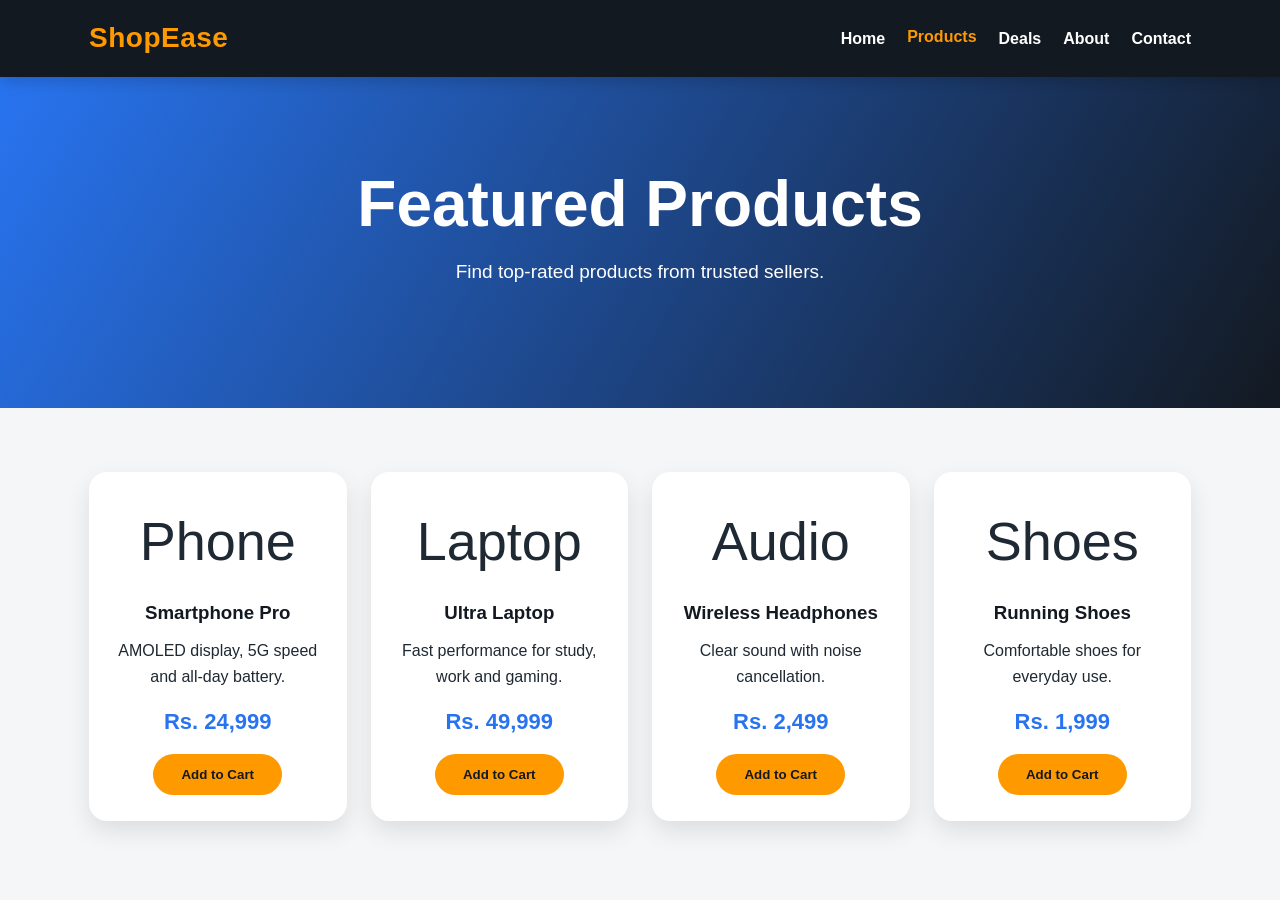
==== products.html @ 5d73e2ad "first commit" ====
<!DOCTYPE html>
<html lang="en">
<head>
  <meta charset="UTF-8">
  <meta name="viewport" content="width=device-width, initial-scale=1.0">
  <title>ShopEase - Products</title>
  <link rel="stylesheet" href="style.css">
</head>
<body>
  <header class="site-header">
    <nav class="navbar">
      <a href="index.html" class="logo">ShopEase</a>
      <div class="nav-links">
        <a href="index.html">Home</a>
        <a href="products.html" class="active">Products</a>
        <a href="deals.html">Deals</a>
        <a href="about.html">About</a>
        <a href="contact.html">Contact</a>
      </div>
    </nav>
  </header>

  <main>
    <section class="page-banner">
      <h1>Featured Products</h1>
      <p>Find top-rated products from trusted sellers.</p>
    </section>

    <section class="section">
      <div class="product-grid">
        <article class="product-card">
          <div class="product-image">Phone</div>
          <h3>Smartphone Pro</h3>
          <p>AMOLED display, 5G speed and all-day battery.</p>
          <strong>Rs. 24,999</strong>
          <button>Add to Cart</button>
        </article>
        <article class="product-card">
          <div class="product-image">Laptop</div>
          <h3>Ultra Laptop</h3>
          <p>Fast performance for study, work and gaming.</p>
          <strong>Rs. 49,999</strong>
          <button>Add to Cart</button>
        </article>
        <article class="product-card">
          <div class="product-image">Audio</div>
          <h3>Wireless Headphones</h3>
          <p>Clear sound with noise cancellation.</p>
          <strong>Rs. 2,499</strong>
          <button>Add to Cart</button>
        </article>
        <article class="product-card">
          <div class="product-image">Shoes</div>
          <h3>Running Shoes</h3>
          <p>Comfortable shoes for everyday use.</p>
          <strong>Rs. 1,999</strong>
          <button>Add to Cart</button>
        </article>
      </div>
    </section>
  </main>
</body>
</html>
---- style.css ----
* {
  margin: 0;
  padding: 0;
  box-sizing: border-box;
}

body {
  background: #f4f6f8;
  color: #1f2933;
  font-family: Arial, Helvetica, sans-serif;
  line-height: 1.6;
}

.site-header {
  position: sticky;
  top: 0;
  z-index: 10;
  background: #131921;
  box-shadow: 0 4px 15px rgba(0, 0, 0, 0.18);
}

.navbar {
  max-width: 1150px;
  margin: 0 auto;
  padding: 16px 24px;
  display: flex;
  align-items: center;
  justify-content: space-between;
  gap: 20px;
}

.logo {
  color: #ff9900;
  font-size: 28px;
  font-weight: 800;
  text-decoration: none;
  letter-spacing: 0.5px;
}

.nav-links {
  display: flex;
  gap: 22px;
  flex-wrap: wrap;
}

.nav-links a {
  color: #ffffff;
  font-weight: 700;
  text-decoration: none;
  transition: color 0.3s ease, transform 0.3s ease;
}

.nav-links a:hover,
.nav-links .active {
  color: #ff9900;
  transform: translateY(-2px);
}

.hero {
  min-height: 520px;
  display: flex;
  align-items: center;
  justify-content: center;
  padding: 80px 24px;
  color: #ffffff;
  text-align: center;
  background:
    linear-gradient(rgba(19, 25, 33, 0.72), rgba(19, 25, 33, 0.72)),
    linear-gradient(135deg, #2874f0, #ff9900);
  animation: fadeIn 1s ease;
}

.hero-content {
  max-width: 720px;
  animation: floatUp 1.1s ease;
}

.tagline {
  color: #ffe9c2;
  font-size: 18px;
  font-weight: 700;
  margin-bottom: 12px;
  text-transform: uppercase;
}

.hero h1,
.page-banner h1 {
  font-size: clamp(36px, 6vw, 64px);
  line-height: 1.1;
  margin-bottom: 18px;
}

.hero p,
.page-banner p {
  font-size: 19px;
  margin-bottom: 28px;
}

.btn,
.product-card button,
.contact-form button {
  border: none;
  border-radius: 999px;
  background: #ff9900;
  color: #131921;
  cursor: pointer;
  display: inline-block;
  font-weight: 800;
  padding: 13px 28px;
  text-decoration: none;
  transition: background 0.3s ease, color 0.3s ease, transform 0.3s ease;
}

.btn:hover,
.product-card button:hover,
.contact-form button:hover {
  background: #2874f0;
  color: #ffffff;
  transform: scale(1.06);
}

.section {
  max-width: 1150px;
  margin: 0 auto;
  padding: 64px 24px;
}

.section h2 {
  font-size: 34px;
  margin-bottom: 28px;
  text-align: center;
}

.card-grid,
.product-grid,
.deal-list,
.features {
  display: grid;
  gap: 24px;
}

.card-grid {
  grid-template-columns: repeat(3, 1fr);
}

.product-grid {
  grid-template-columns: repeat(4, 1fr);
}

.category-card,
.product-card,
.deal-card,
.contact-form,
.contact-info,
.features div {
  background: #ffffff;
  border-radius: 18px;
  box-shadow: 0 10px 25px rgba(0, 0, 0, 0.1);
  transition: transform 0.35s ease, box-shadow 0.35s ease;
  animation: floatUp 0.9s ease both;
}

.category-card,
.product-card,
.deal-card {
  padding: 26px;
  text-align: center;
}

.category-card:hover,
.product-card:hover,
.deal-card:hover,
.contact-form:hover,
.contact-info:hover,
.features div:hover {
  box-shadow: 0 18px 35px rgba(40, 116, 240, 0.22);
  transform: translateY(-10px);
}

.category-card span,
.product-image {
  display: block;
  font-size: 54px;
  margin-bottom: 14px;
}

.category-card h3,
.product-card h3,
.deal-card h3 {
  color: #131921;
  margin-bottom: 10px;
}

.product-card strong {
  color: #2874f0;
  display: block;
  font-size: 22px;
  margin: 15px 0;
}

.page-banner {
  padding: 92px 24px;
  color: #ffffff;
  text-align: center;
  background: linear-gradient(120deg, #2874f0, #131921);
  animation: fadeIn 0.9s ease;
}

.deal-banner {
  background: linear-gradient(120deg, #ff9900, #2874f0);
}

.deal-list {
  grid-template-columns: repeat(3, 1fr);
}

.deal-card a {
  color: #2874f0;
  display: inline-block;
  font-weight: 800;
  margin-top: 14px;
  text-decoration: none;
}

.about-section,
.contact-section {
  display: grid;
  grid-template-columns: 1fr 1fr;
  gap: 34px;
  align-items: center;
}

.about-section h2 {
  text-align: left;
}

.features {
  grid-template-columns: repeat(2, 1fr);
}

.features div {
  color: #131921;
  font-weight: 800;
  padding: 28px;
  text-align: center;
}

.contact-form,
.contact-info {
  padding: 30px;
}

.contact-form {
  display: flex;
  flex-direction: column;
  gap: 12px;
}

.contact-form label {
  font-weight: 800;
}

.contact-form input,
.contact-form textarea {
  border: 2px solid #d9e2ec;
  border-radius: 12px;
  font: inherit;
  padding: 13px;
  transition: border-color 0.3s ease, box-shadow 0.3s ease;
}

.contact-form input:focus,
.contact-form textarea:focus {
  border-color: #2874f0;
  box-shadow: 0 0 0 4px rgba(40, 116, 240, 0.12);
  outline: none;
}

.contact-info h2 {
  color: #131921;
  margin-bottom: 16px;
}

@keyframes fadeIn {
  from {
    opacity: 0;
  }

  to {
    opacity: 1;
  }
}

@keyframes floatUp {
  from {
    opacity: 0;
    transform: translateY(35px);
  }

  to {
    opacity: 1;
    transform: translateY(0);
  }
}

@media (max-width: 850px) {
  .navbar,
  .about-section,
  .contact-section {
    grid-template-columns: 1fr;
    flex-direction: column;
    text-align: center;
  }

  .card-grid,
  .product-grid,
  .deal-list {
    grid-template-columns: repeat(2, 1fr);
  }

  .about-section h2 {
    text-align: center;
  }
}

@media (max-width: 560px) {
  .nav-links {
    justify-content: center;
  }

  .card-grid,
  .product-grid,
  .deal-list,
  .features {
    grid-template-columns: 1fr;
  }

  .section {
    padding: 44px 18px;
  }
}
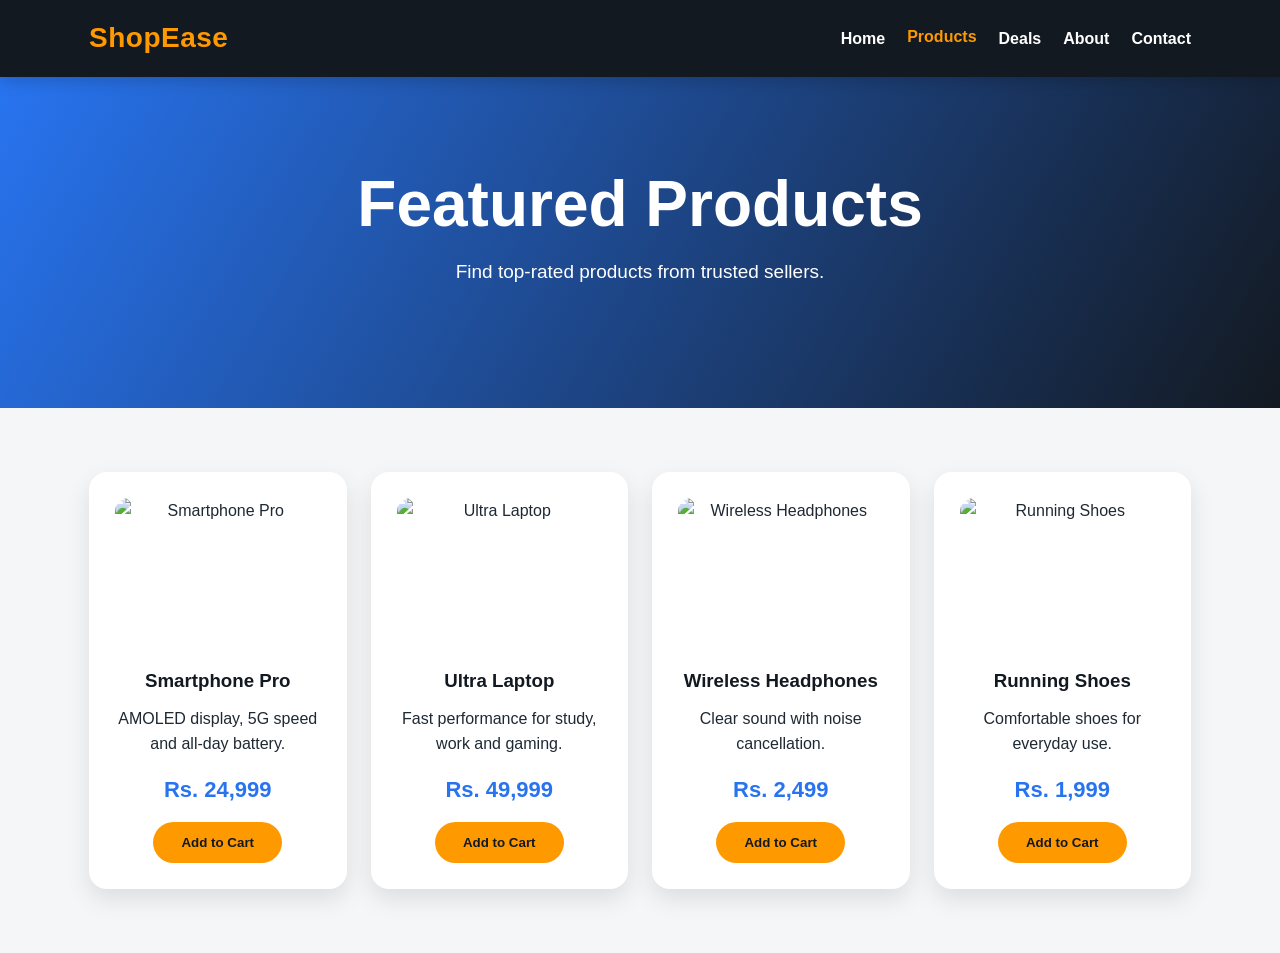
==== commit 48f8df0c: "commited" ====
--- a/products.html
+++ b/products.html
@@ -29,28 +29,44 @@
     <section class="section">
       <div class="product-grid">
         <article class="product-card">
-          <div class="product-image">Phone</div>
+          <img
+            class="product-image"
+            src="https://images.unsplash.com/photo-1598327105666-5b89351aff97?auto=format&fit=crop&w=600&q=80"
+            alt="Smartphone Pro"
+          >
           <h3>Smartphone Pro</h3>
           <p>AMOLED display, 5G speed and all-day battery.</p>
           <strong>Rs. 24,999</strong>
           <button>Add to Cart</button>
         </article>
         <article class="product-card">
-          <div class="product-image">Laptop</div>
+          <img
+            class="product-image"
+            src="https://images.unsplash.com/photo-1496181133206-80ce9b88a853?auto=format&fit=crop&w=600&q=80"
+            alt="Ultra Laptop"
+          >
           <h3>Ultra Laptop</h3>
           <p>Fast performance for study, work and gaming.</p>
           <strong>Rs. 49,999</strong>
           <button>Add to Cart</button>
         </article>
         <article class="product-card">
-          <div class="product-image">Audio</div>
+          <img
+            class="product-image"
+            src="https://images.unsplash.com/photo-1505740420928-5e560c06d30e?auto=format&fit=crop&w=600&q=80"
+            alt="Wireless Headphones"
+          >
           <h3>Wireless Headphones</h3>
           <p>Clear sound with noise cancellation.</p>
           <strong>Rs. 2,499</strong>
           <button>Add to Cart</button>
         </article>
         <article class="product-card">
-          <div class="product-image">Shoes</div>
+          <img
+            class="product-image"
+            src="https://images.unsplash.com/photo-1542291026-7eec264c27ff?auto=format&fit=crop&w=600&q=80"
+            alt="Running Shoes"
+          >
           <h3>Running Shoes</h3>
           <p>Comfortable shoes for everyday use.</p>
           <strong>Rs. 1,999</strong>
--- a/style.css
+++ b/style.css
@@ -180,8 +180,18 @@
 .category-card span,
 .product-image {
   display: block;
+  margin-bottom: 14px;
+}
+
+.category-card span {
   font-size: 54px;
-  margin-bottom: 14px;
+}
+
+.product-image {
+  aspect-ratio: 4 / 3;
+  border-radius: 14px;
+  object-fit: cover;
+  width: 100%;
 }
 
 .category-card h3,
